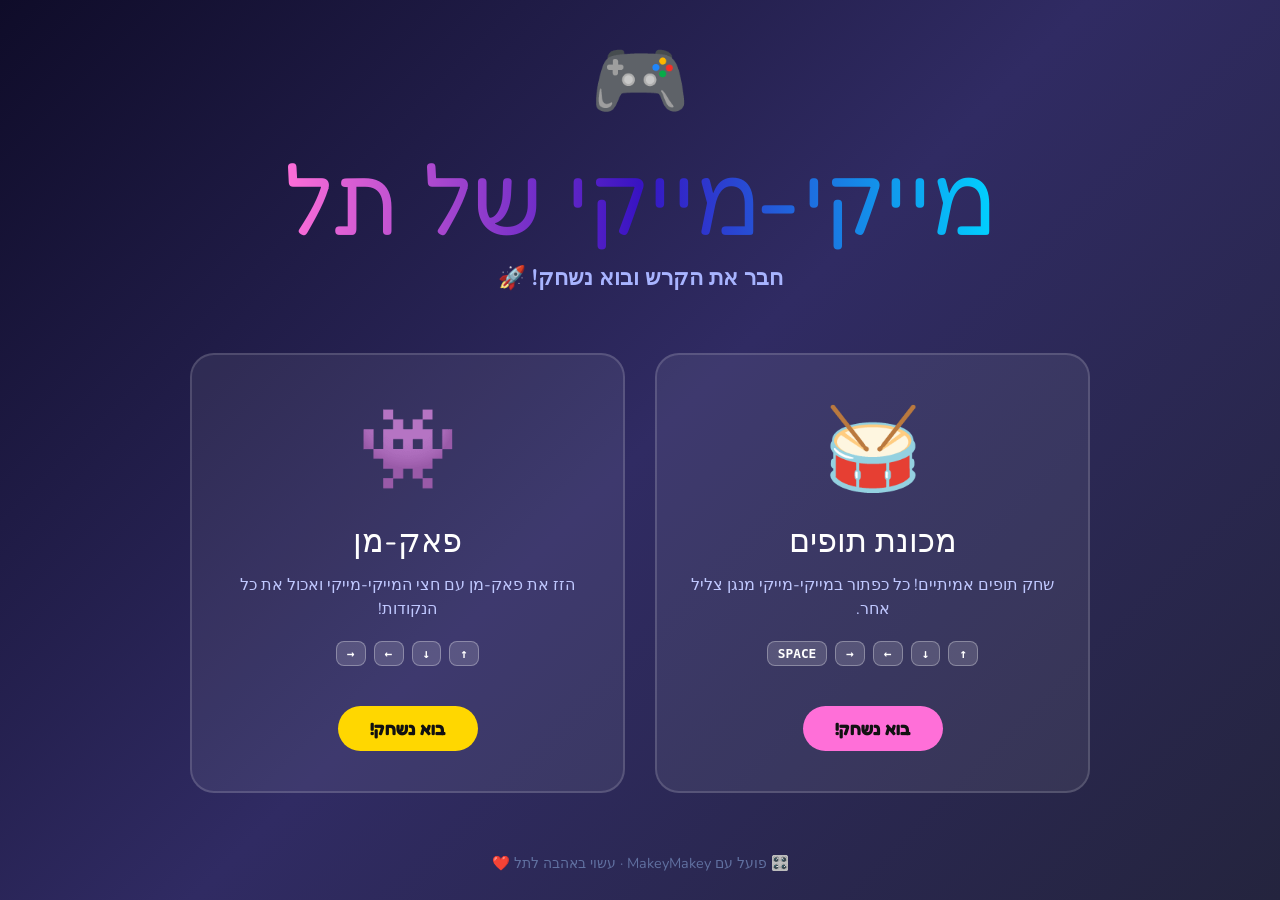
==== index.html @ 6276825f "Add MakeyMakey webapp with drum machine and Pac-Man - Landing page in Hebrew with game hub - Drum ma" ====
<!DOCTYPE html>
<html lang="he" dir="rtl">
<head>
  <meta charset="UTF-8">
  <meta name="viewport" content="width=device-width, initial-scale=1.0">
  <title>🎮 מייקי-מייקי של של תל</title>
  <link rel="stylesheet" href="css/style.css">
  <style>
    body {
      display: flex;
      flex-direction: column;
      align-items: center;
      justify-content: center;
      min-height: 100vh;
      padding: 20px;
    }

    .hero {
      text-align: center;
      margin-bottom: 60px;
      animation: floatIn 0.8s ease-out;
    }

    .logo {
      font-size: clamp(3rem, 8vw, 6rem);
      background: linear-gradient(90deg, #ff6fd8, #3813c2, #00d2ff);
      -webkit-background-clip: text;
      -webkit-text-fill-color: transparent;
      background-clip: text;
      text-shadow: none;
      line-height: 1.1;
      margin-bottom: 10px;
    }

    .subtitle {
      font-size: 1.4rem;
      color: #a8b4ff;
      font-weight: 700;
    }

    .makey-icon {
      font-size: 5rem;
      display: block;
      margin-bottom: 10px;
      animation: bounce 2s ease-in-out infinite;
    }

    .games-grid {
      display: grid;
      grid-template-columns: repeat(auto-fit, minmax(280px, 1fr));
      gap: 30px;
      max-width: 900px;
      width: 100%;
    }

    .game-card {
      background: rgba(255,255,255,0.07);
      border: 2px solid rgba(255,255,255,0.15);
      border-radius: 24px;
      padding: 40px 30px;
      text-align: center;
      text-decoration: none;
      color: inherit;
      transition: transform 0.2s, box-shadow 0.2s, border-color 0.2s;
      cursor: pointer;
      position: relative;
      overflow: hidden;
    }

    .game-card::before {
      content: '';
      position: absolute;
      inset: 0;
      background: var(--card-glow);
      opacity: 0;
      transition: opacity 0.3s;
      border-radius: 22px;
    }

    .game-card:hover::before { opacity: 1; }
    .game-card:hover {
      transform: translateY(-8px) scale(1.02);
      box-shadow: 0 20px 60px rgba(0,0,0,0.4);
      border-color: var(--card-color);
    }

    .game-card.drum { --card-color: #ff6fd8; --card-glow: radial-gradient(ellipse at center, rgba(255,111,216,0.15), transparent 70%); }
    .game-card.pacman { --card-color: #ffd700; --card-glow: radial-gradient(ellipse at center, rgba(255,215,0,0.15), transparent 70%); }

    .game-icon { font-size: 5rem; display: block; margin-bottom: 16px; }
    .game-title { font-size: 2rem; margin-bottom: 10px; }
    .game-desc { font-size: 1rem; color: #c0c8ff; line-height: 1.5; margin-bottom: 20px; }

    .keys-hint {
      display: flex;
      gap: 8px;
      justify-content: center;
      flex-wrap: wrap;
    }

    .key {
      background: rgba(255,255,255,0.15);
      border: 1px solid rgba(255,255,255,0.3);
      border-radius: 8px;
      padding: 4px 10px;
      font-size: 0.8rem;
      font-weight: 700;
      font-family: monospace;
    }

    .play-btn {
      display: inline-block;
      margin-top: 20px;
      padding: 12px 32px;
      border-radius: 50px;
      font-size: 1.1rem;
      font-weight: 900;
      font-family: 'Fredoka One', cursive;
      background: var(--card-color);
      color: #111;
      border: none;
      cursor: pointer;
      text-decoration: none;
      transition: transform 0.15s, box-shadow 0.15s;
    }

    .play-btn:hover { transform: scale(1.08); box-shadow: 0 6px 20px rgba(0,0,0,0.3); }

    @keyframes floatIn {
      from { opacity: 0; transform: translateY(-30px); }
      to   { opacity: 1; transform: translateY(0); }
    }

    @keyframes bounce {
      0%, 100% { transform: translateY(0); }
      50%       { transform: translateY(-12px); }
    }

    .footer {
      margin-top: 60px;
      color: #6070a0;
      font-size: 0.9rem;
      text-align: center;
    }
  </style>
</head>
<body>
  <div class="hero">
    <span class="makey-icon">🎮</span>
    <div class="logo">מייקי-מייקי של תל</div>
    <p class="subtitle">חבר את הקרש ובוא נשחק! 🚀</p>
  </div>

  <div class="games-grid">
    <a class="game-card drum" href="games/drum/index.html">
      <span class="game-icon">🥁</span>
      <div class="game-title">מכונת תופים</div>
      <p class="game-desc">שחק תופים אמיתיים! כל כפתור במייקי-מייקי מנגן צליל אחר.</p>
      <div class="keys-hint">
        <span class="key">↑</span>
        <span class="key">↓</span>
        <span class="key">←</span>
        <span class="key">→</span>
        <span class="key">SPACE</span>
      </div>
      <div style="margin-top:20px;">
        <span class="play-btn">בוא נשחק!</span>
      </div>
    </a>

    <a class="game-card pacman" href="games/pacman/index.html">
      <span class="game-icon">👾</span>
      <div class="game-title">פאק-מן</div>
      <p class="game-desc">הזז את פאק-מן עם חצי המייקי-מייקי ואכול את כל הנקודות!</p>
      <div class="keys-hint">
        <span class="key">↑</span>
        <span class="key">↓</span>
        <span class="key">←</span>
        <span class="key">→</span>
      </div>
      <div style="margin-top:20px;">
        <span class="play-btn" style="background:#ffd700;">בוא נשחק!</span>
      </div>
    </a>
  </div>

  <div class="footer">
    <p>🎛️ פועל עם MakeyMakey · עשוי באהבה לתל ❤️</p>
  </div>
</body>
</html>
---- css/style.css ----
@import url('https://fonts.googleapis.com/css2?family=Fredoka+One&family=Nunito:wght@400;700;900&display=swap');

* { box-sizing: border-box; margin: 0; padding: 0; }

body {
  font-family: 'Nunito', sans-serif;
  background: #0f0c29;
  background: linear-gradient(135deg, #0f0c29, #302b63, #24243e);
  min-height: 100vh;
  color: #fff;
}

h1, h2, .logo { font-family: 'Fredoka One', cursive; }
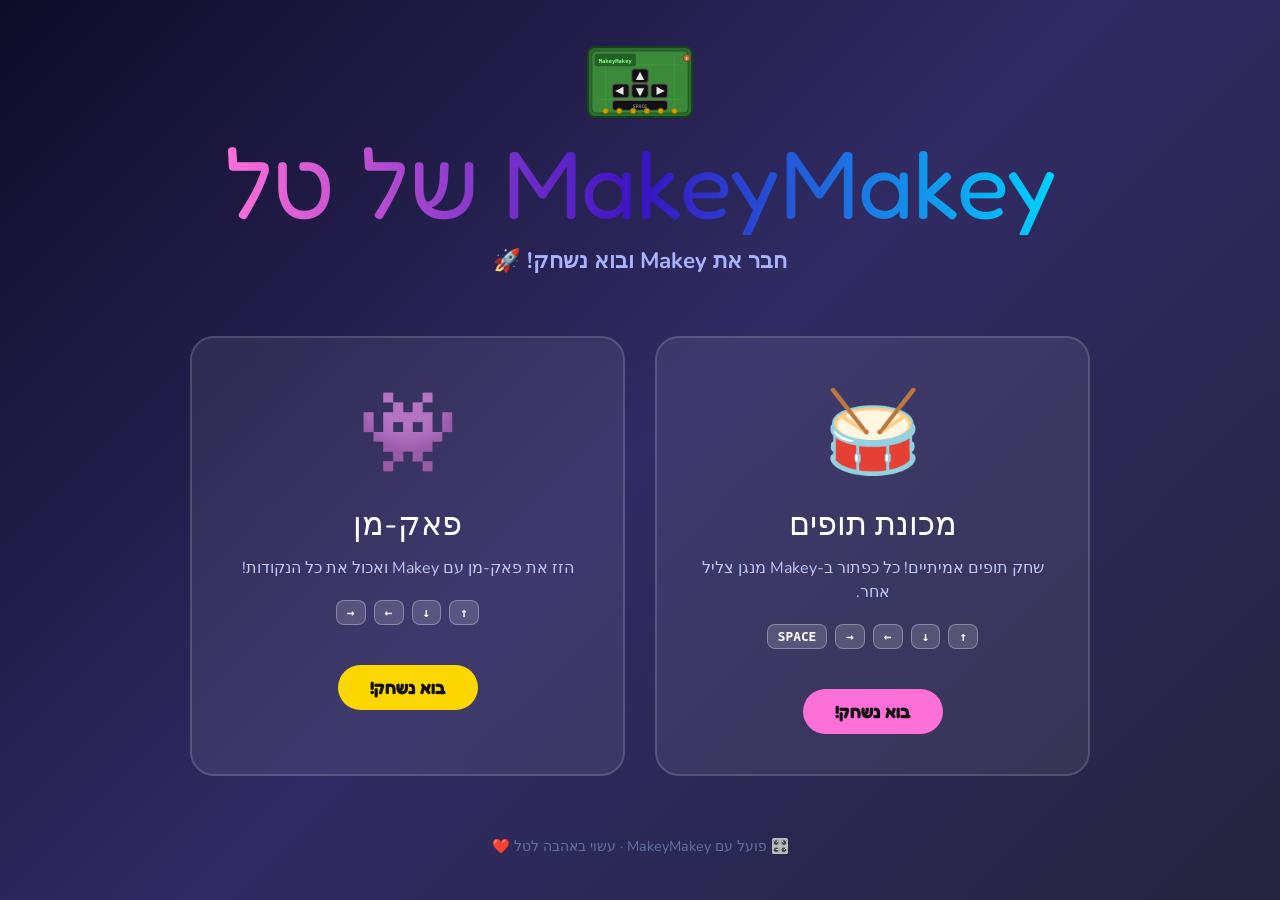
==== commit 0d2cef89: "Fix Hebrew text and replace controller emoji with MakeyMakey board SVG - Fix Tal's name: תל → טל thr" ====
--- a/index.html
+++ b/index.html
@@ -3,7 +3,7 @@
 <head>
   <meta charset="UTF-8">
   <meta name="viewport" content="width=device-width, initial-scale=1.0">
-  <title>🎮 מייקי-מייקי של של תל</title>
+  <title>MakeyMakey של טל</title>
   <link rel="stylesheet" href="css/style.css">
   <style>
     body {
@@ -146,16 +146,56 @@
 </head>
 <body>
   <div class="hero">
-    <span class="makey-icon">🎮</span>
-    <div class="logo">מייקי-מייקי של תל</div>
-    <p class="subtitle">חבר את הקרש ובוא נשחק! 🚀</p>
+    <span class="makey-icon">
+      <svg xmlns="http://www.w3.org/2000/svg" viewBox="0 0 160 110" width="110" height="76" style="display:block;margin:0 auto 10px;">
+        <!-- PCB body -->
+        <rect x="4" y="4" width="152" height="102" rx="10" ry="10" fill="#2d6a2d" stroke="#1a3d1a" stroke-width="3"/>
+        <rect x="10" y="10" width="140" height="90" rx="7" ry="7" fill="#3a8a3a" stroke="#245924" stroke-width="1.5"/>
+        <!-- Circuit traces -->
+        <line x1="20" y1="30" x2="140" y2="30" stroke="#4db84d" stroke-width="1" opacity="0.5"/>
+        <line x1="20" y1="80" x2="140" y2="80" stroke="#4db84d" stroke-width="1" opacity="0.5"/>
+        <line x1="30" y1="15" x2="30" y2="95" stroke="#4db84d" stroke-width="1" opacity="0.4"/>
+        <line x1="130" y1="15" x2="130" y2="95" stroke="#4db84d" stroke-width="1" opacity="0.4"/>
+        <!-- Logo text area -->
+        <rect x="14" y="14" width="60" height="18" rx="3" fill="#1a4d1a" opacity="0.7"/>
+        <text x="44" y="27" font-family="monospace" font-size="8" fill="#7fff7f" text-anchor="middle" font-weight="bold">MakeyMakey</text>
+        <!-- Arrow pad cluster (center) -->
+        <!-- Up arrow -->
+        <rect x="68" y="36" width="24" height="20" rx="4" fill="#111" stroke="#555" stroke-width="1.5"/>
+        <polygon points="80,40 86,52 74,52" fill="#fff" opacity="0.9"/>
+        <!-- Left arrow -->
+        <rect x="40" y="58" width="24" height="20" rx="4" fill="#111" stroke="#555" stroke-width="1.5"/>
+        <polygon points="44,68 56,62 56,74" fill="#fff" opacity="0.9"/>
+        <!-- Down arrow -->
+        <rect x="68" y="58" width="24" height="20" rx="4" fill="#111" stroke="#555" stroke-width="1.5"/>
+        <polygon points="80,76 74,64 86,64" fill="#fff" opacity="0.9"/>
+        <!-- Right arrow -->
+        <rect x="96" y="58" width="24" height="20" rx="4" fill="#111" stroke="#555" stroke-width="1.5"/>
+        <polygon points="116,68 104,62 104,74" fill="#fff" opacity="0.9"/>
+        <!-- Space bar -->
+        <rect x="40" y="82" width="80" height="14" rx="4" fill="#111" stroke="#555" stroke-width="1.5"/>
+        <text x="80" y="93" font-family="monospace" font-size="7" fill="#aaa" text-anchor="middle">SPACE</text>
+        <!-- Alligator clip holes (bottom row) -->
+        <circle cx="30" cy="97" r="4" fill="#c8a000" stroke="#8a6d00" stroke-width="1"/>
+        <circle cx="50" cy="97" r="4" fill="#c8a000" stroke="#8a6d00" stroke-width="1"/>
+        <circle cx="70" cy="97" r="4" fill="#c8a000" stroke="#8a6d00" stroke-width="1"/>
+        <circle cx="90" cy="97" r="4" fill="#c8a000" stroke="#8a6d00" stroke-width="1"/>
+        <circle cx="110" cy="97" r="4" fill="#c8a000" stroke="#8a6d00" stroke-width="1"/>
+        <circle cx="130" cy="97" r="4" fill="#c8a000" stroke="#8a6d00" stroke-width="1"/>
+        <!-- Earth hole -->
+        <circle cx="148" cy="20" r="5" fill="#b87333" stroke="#7a4b1e" stroke-width="1.5"/>
+        <text x="148" y="23.5" font-family="monospace" font-size="6" fill="#fff" text-anchor="middle">E</text>
+      </svg>
+    </span>
+    <div class="logo">MakeyMakey של טל</div>
+    <p class="subtitle">חבר את Makey ובוא נשחק! 🚀</p>
   </div>
 
   <div class="games-grid">
     <a class="game-card drum" href="games/drum/index.html">
       <span class="game-icon">🥁</span>
       <div class="game-title">מכונת תופים</div>
-      <p class="game-desc">שחק תופים אמיתיים! כל כפתור במייקי-מייקי מנגן צליל אחר.</p>
+      <p class="game-desc">שחק תופים אמיתיים! כל כפתור ב-Makey מנגן צליל אחר.</p>
       <div class="keys-hint">
         <span class="key">↑</span>
         <span class="key">↓</span>
@@ -171,7 +211,7 @@
     <a class="game-card pacman" href="games/pacman/index.html">
       <span class="game-icon">👾</span>
       <div class="game-title">פאק-מן</div>
-      <p class="game-desc">הזז את פאק-מן עם חצי המייקי-מייקי ואכול את כל הנקודות!</p>
+      <p class="game-desc">הזז את פאק-מן עם Makey ואכול את כל הנקודות!</p>
       <div class="keys-hint">
         <span class="key">↑</span>
         <span class="key">↓</span>
@@ -185,7 +225,7 @@
   </div>
 
   <div class="footer">
-    <p>🎛️ פועל עם MakeyMakey · עשוי באהבה לתל ❤️</p>
+    <p>🎛️ פועל עם MakeyMakey · עשוי באהבה לטל ❤️</p>
   </div>
 </body>
 </html>
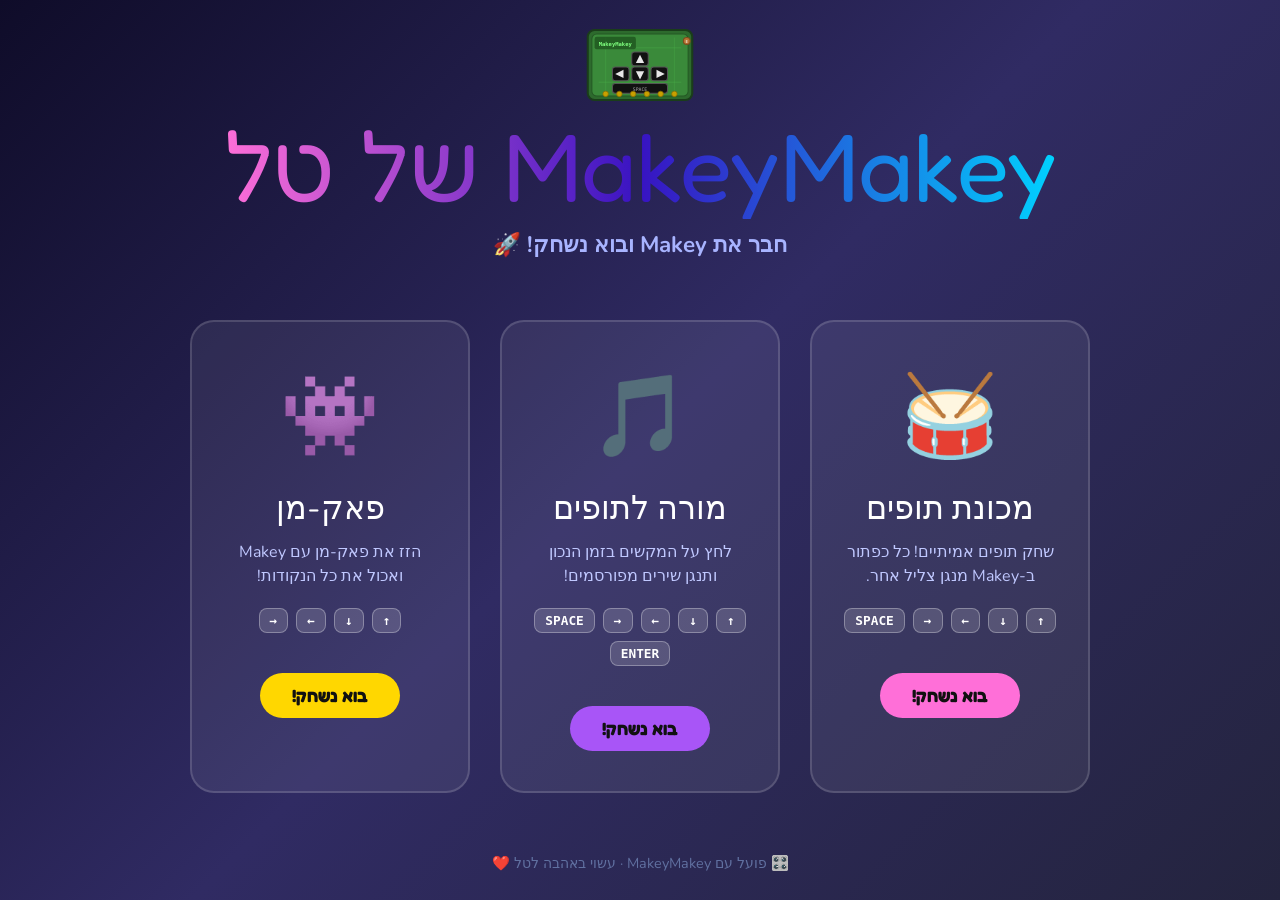
==== commit b902cd94: "Reduce Pac-Man speed 50% more and add Drum Tutor game - Pac-Man: PAC_SPEED 4→8, GHOST_SPEED 6→12 (ha" ====
--- a/index.html
+++ b/index.html
@@ -85,6 +85,7 @@
     }
 
     .game-card.drum { --card-color: #ff6fd8; --card-glow: radial-gradient(ellipse at center, rgba(255,111,216,0.15), transparent 70%); }
+    .game-card.drumtutor { --card-color: #a855f7; --card-glow: radial-gradient(ellipse at center, rgba(168,85,247,0.15), transparent 70%); }
     .game-card.pacman { --card-color: #ffd700; --card-glow: radial-gradient(ellipse at center, rgba(255,215,0,0.15), transparent 70%); }
 
     .game-icon { font-size: 5rem; display: block; margin-bottom: 16px; }
@@ -208,6 +209,23 @@
       </div>
     </a>
 
+    <a class="game-card drumtutor" href="games/drumtutor/index.html">
+      <span class="game-icon">🎵</span>
+      <div class="game-title">מורה לתופים</div>
+      <p class="game-desc">לחץ על המקשים בזמן הנכון ותנגן שירים מפורסמים!</p>
+      <div class="keys-hint">
+        <span class="key">↑</span>
+        <span class="key">↓</span>
+        <span class="key">←</span>
+        <span class="key">→</span>
+        <span class="key">SPACE</span>
+        <span class="key">ENTER</span>
+      </div>
+      <div style="margin-top:20px;">
+        <span class="play-btn" style="background:#a855f7;">בוא נשחק!</span>
+      </div>
+    </a>
+
     <a class="game-card pacman" href="games/pacman/index.html">
       <span class="game-icon">👾</span>
       <div class="game-title">פאק-מן</div>
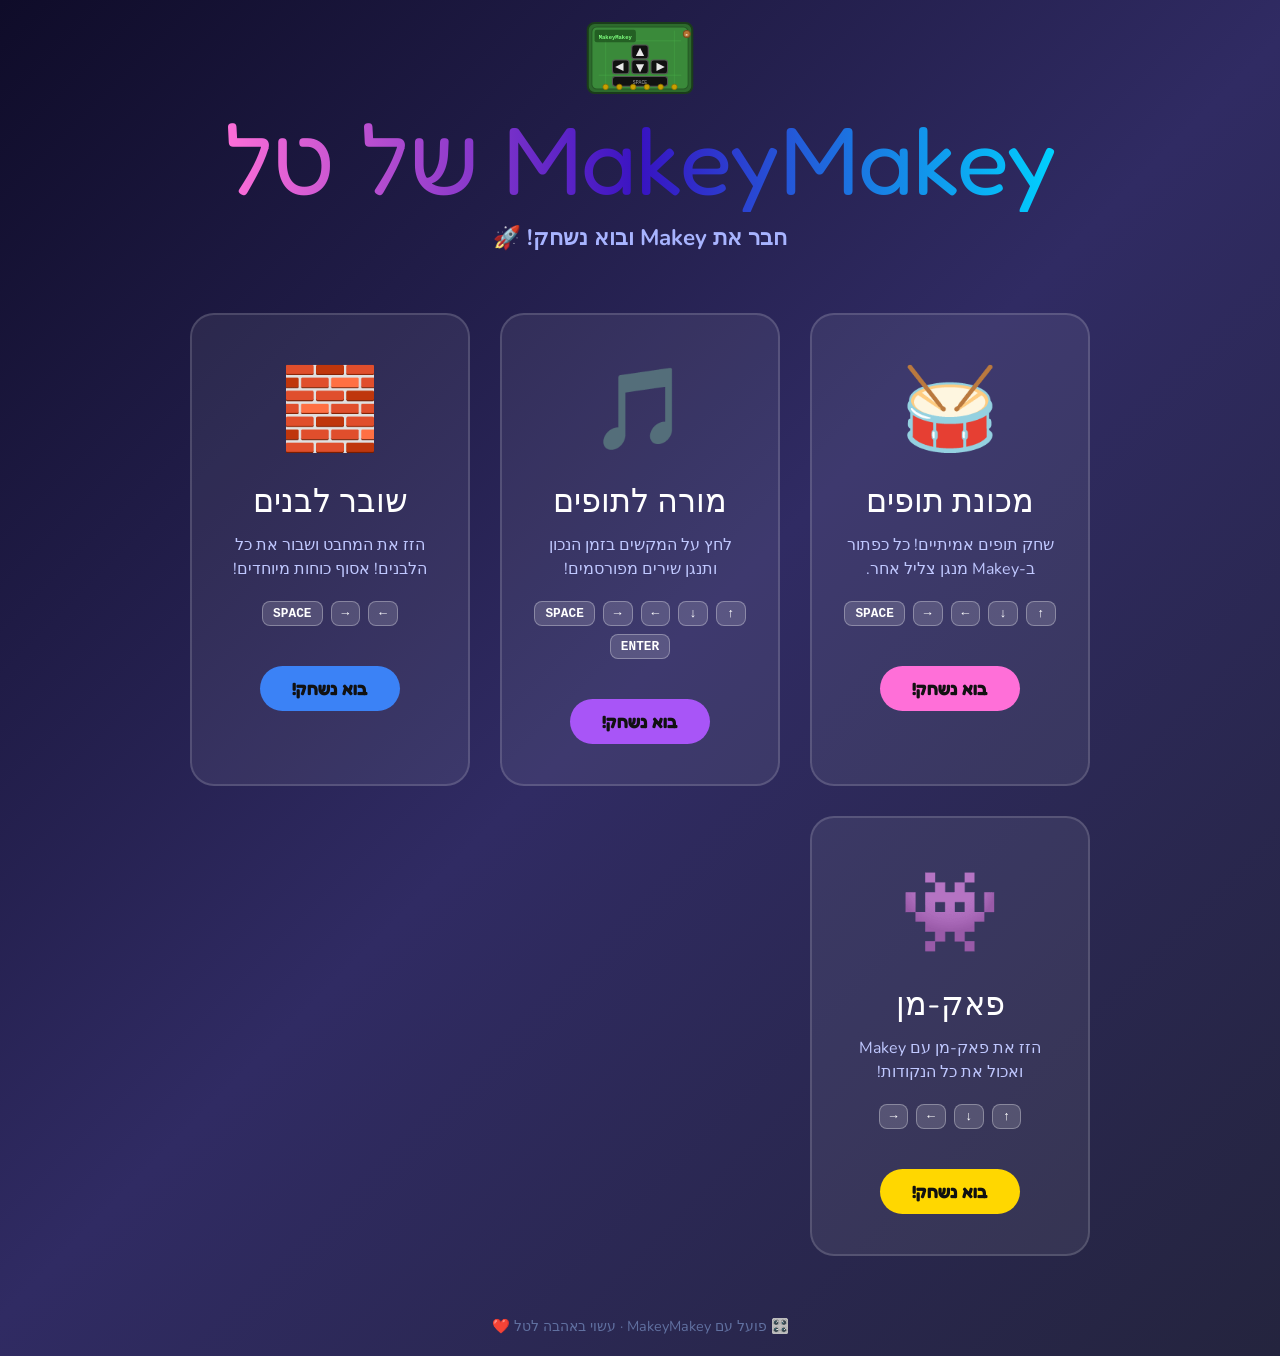
==== commit aebc0cb7: "Add Brick Breaker game with modern graphics and power-ups - Canvas-based brick breaker with gradient" ====
--- a/index.html
+++ b/index.html
@@ -86,6 +86,7 @@
 
     .game-card.drum { --card-color: #ff6fd8; --card-glow: radial-gradient(ellipse at center, rgba(255,111,216,0.15), transparent 70%); }
     .game-card.drumtutor { --card-color: #a855f7; --card-glow: radial-gradient(ellipse at center, rgba(168,85,247,0.15), transparent 70%); }
+    .game-card.breakout { --card-color: #3b82f6; --card-glow: radial-gradient(ellipse at center, rgba(59,130,246,0.15), transparent 70%); }
     .game-card.pacman { --card-color: #ffd700; --card-glow: radial-gradient(ellipse at center, rgba(255,215,0,0.15), transparent 70%); }
 
     .game-icon { font-size: 5rem; display: block; margin-bottom: 16px; }
@@ -226,6 +227,20 @@
       </div>
     </a>
 
+    <a class="game-card breakout" href="games/breakout/index.html">
+      <span class="game-icon">🧱</span>
+      <div class="game-title">שובר לבנים</div>
+      <p class="game-desc">הזז את המחבט ושבור את כל הלבנים! אסוף כוחות מיוחדים!</p>
+      <div class="keys-hint">
+        <span class="key">←</span>
+        <span class="key">→</span>
+        <span class="key">SPACE</span>
+      </div>
+      <div style="margin-top:20px;">
+        <span class="play-btn" style="background:#3b82f6;">בוא נשחק!</span>
+      </div>
+    </a>
+
     <a class="game-card pacman" href="games/pacman/index.html">
       <span class="game-icon">👾</span>
       <div class="game-title">פאק-מן</div>
